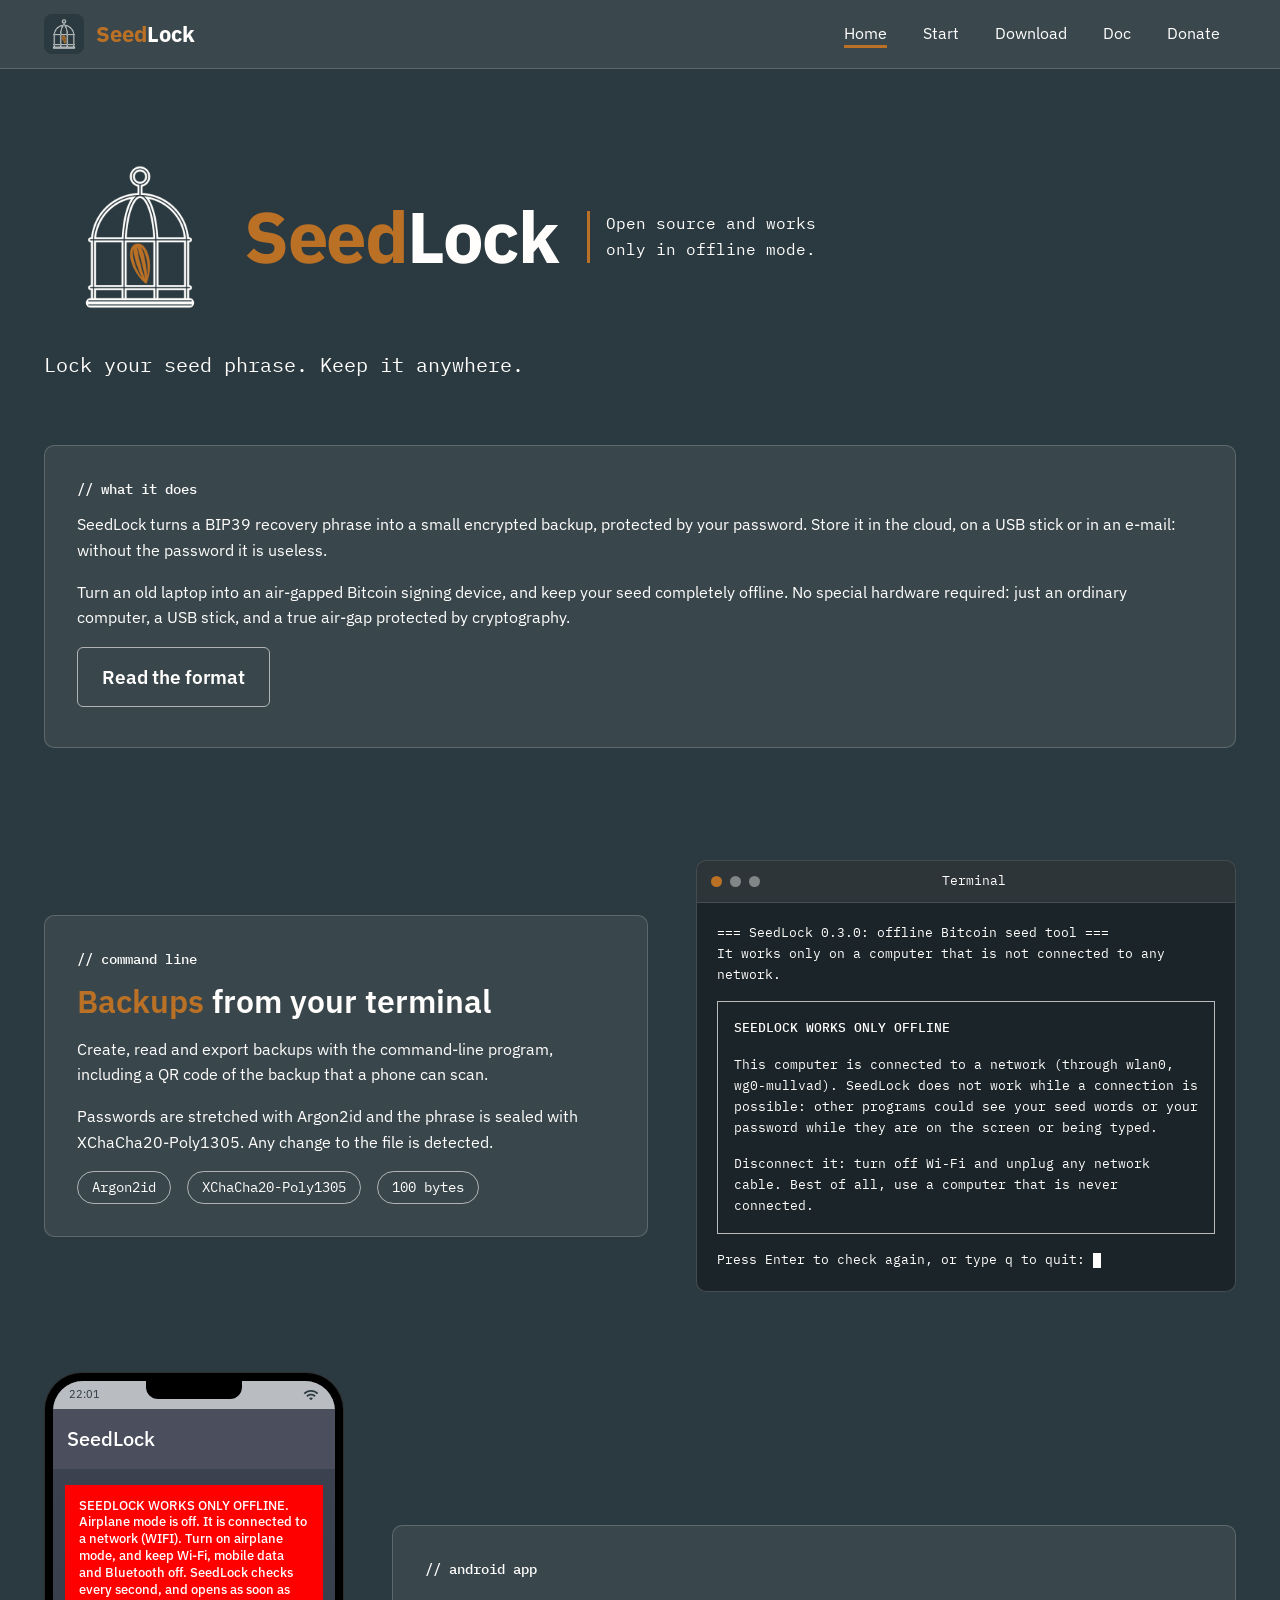
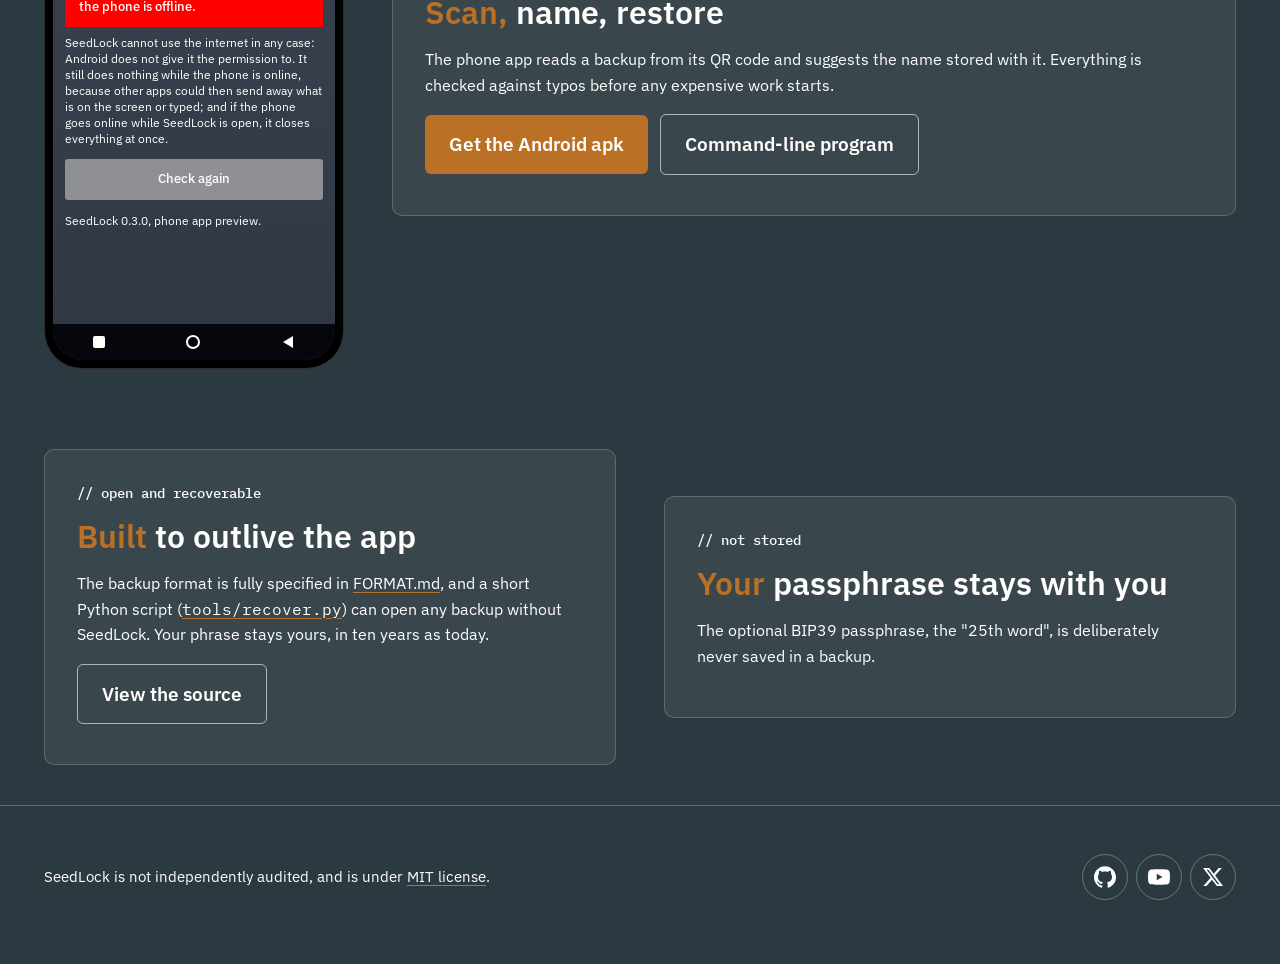
==== index.html @ 6db07bab "Add files via upload" ====
<!doctype html>
<html lang="en">
<head>
<meta charset="utf-8">
<meta name="viewport" content="width=device-width, initial-scale=1, viewport-fit=cover">
<title>SeedLock</title>
<meta name="description" content="Lock your seed phrase. Keep it anywhere. Open source, and works only in offline mode.">
<meta name="theme-color" content="#2b3a40">
<link rel="icon" href="assets/seedlock-icon.png" type="image/png">
<meta property="og:type" content="website">
<meta property="og:site_name" content="SeedLock">
<meta property="og:title" content="SeedLock">
<meta property="og:description" content="Lock your seed phrase. Keep it anywhere. Open source, and works only in offline mode.">
<meta property="og:url" content="https://seedlock.no/">
<meta property="og:image" content="https://seedlock.no/assets/seedlock-social-preview.png">
<meta name="twitter:card" content="summary_large_image">
<link rel="stylesheet" href="style.css">
</head>
<body>
<div class="page">
<header class="nav"><div class="wrap">
<a class="brand" href="index.html"><img src="assets/seedlock-icon.png" alt="" style="width:40px;height:40px;border-radius:8px"><span><b>Seed</b>Lock</span></a>
<nav class="menu" aria-label="Main">
<a class="on" href="index.html">Home</a><a href="start.html">Start</a><a href="download.html">Download</a><a href="doc.html">Doc</a><details class="don"><summary>Donate</summary><div class="pop">Soon</div></details>
</nav>
</div></header>

<main class="wrap" id="home">
<section class="row">
<div style="flex:0 1 auto;max-width:100%">
<div style="display:flex;flex-wrap:wrap;align-items:center;gap:8px;margin-bottom:16px">
<img src="assets/seedlock-icon.png" alt="SeedLock logo: a bird cage holding a seed" style="width:clamp(120px,15vw,200px);height:auto;flex:none">
<h1 style="margin:0;font-size:clamp(40px,5.6vw,76px);white-space:nowrap"><span class="accent">Seed</span>Lock</h1>
<p class="mono" style="flex:0 1 230px;min-width:170px;margin:0 0 0 20px;font-size:16px;color:#fffefc;border-left:3px solid #bb7125;padding-left:16px">Open source and works only in offline mode.</p>
</div>
<p class="lead mono" style="color:#fffefc">Lock your seed phrase. Keep it anywhere.</p>
</div>
<div class="card">
<span class="tag">// what it does</span>
<p>SeedLock turns a BIP39 recovery phrase into a small encrypted backup, protected by your password. Store it in the cloud, on a USB stick or in an e-mail: without the password it is useless.</p>
<p>Turn an old laptop into an air-gapped Bitcoin signing device, and keep your seed completely offline. No special hardware required: just an ordinary computer, a USB stick, and a true air-gap protected by cryptography.</p>
<a class="btn alt" href="https://github.com/Solo-in-Code/SeedLock/blob/main/README.md" target="_blank" rel="noopener noreferrer">Read the format</a>
</div>
</section>

<section class="row tight" id="doc">
<div class="card">
<span class="tag">// command line</span>
<h2><span class="accent">Backups</span> from your terminal</h2>
<p>Create, read and export backups with the command-line program, including a QR code of the backup that a phone can scan.</p>
<p>Passwords are stretched with Argon2id and the phrase is sealed with XChaCha20-Poly1305. Any change to the file is detected.</p>
<div class="facts"><span>Argon2id</span><span>XChaCha20-Poly1305</span><span>100 bytes</span></div>
</div>
<div style="background:#1b2428;border:1px solid rgba(255,254,252,.18);border-radius:10px;overflow:hidden;font-family:var(--font-mono);min-width:0">
<div style="display:flex;align-items:center;gap:8px;padding:10px 14px;background:rgba(255,254,252,.08);border-bottom:1px solid rgba(255,254,252,.12)">
<span style="width:11px;height:11px;border-radius:50%;background:#bb7125"></span><span style="width:11px;height:11px;border-radius:50%;background:rgba(255,254,252,.4)"></span><span style="width:11px;height:11px;border-radius:50%;background:rgba(255,254,252,.4)"></span>
<span style="flex:1;text-align:center;font-size:13px;color:#fffefc;margin-right:41px">Terminal</span>
</div>
<div style="padding:20px;font-size:13px;line-height:1.6;color:#fffefc">
<p style="margin:0 0 16px;color:#fffefc">=== SeedLock 0.3.0: offline Bitcoin seed tool ===<br>It works only on a computer that is not connected to any network.</p>
<div style="border:1px solid rgba(255,254,252,.7);padding:16px;margin-bottom:16px">
<p style="margin:0 0 16px;color:#fffefc;font-weight:500">SEEDLOCK WORKS ONLY OFFLINE</p>
<p style="margin:0 0 16px;color:#fffefc">This computer is connected to a network (through wlan0, wg0-mullvad). SeedLock does not work while a connection is possible: other programs could see your seed words or your password while they are on the screen or being typed.</p>
<p style="margin:0;color:#fffefc">Disconnect it: turn off Wi-Fi and unplug any network cable. Best of all, use a computer that is never connected.</p>
</div>
<p style="margin:0;color:#fffefc">Press Enter to check again, or type q to quit: <span style="display:inline-block;width:8px;height:15px;background:#fffefc;vertical-align:text-bottom"></span></p>
</div>
</div>
</section>

<section class="row tight" id="download">
<div style="width:100%;max-width:300px;margin:0 auto;background:#000;border-radius:38px;padding:8px;box-sizing:border-box;border:1px solid rgba(255,254,252,.18)">
<div style="position:relative;display:flex;flex-direction:column;aspect-ratio:9/18.5;border-radius:30px;overflow:hidden;background:linear-gradient(#3d4351,#2f3745);font-family:Roboto,var(--font-sans);color:#fff">
<div style="position:relative;display:flex;align-items:center;justify-content:space-between;height:28px;padding:0 16px;font-size:11px;color:#fffefc;background:#b9bcc0;color:#2b3a40">
<span>22:01</span>
<span style="position:absolute;left:50%;top:0;transform:translateX(-50%);width:96px;height:18px;background:#000;border-radius:0 0 12px 12px"></span>
<svg width="16" height="16" viewBox="0 0 24 24" fill="#2b3a40" aria-label="Wi-Fi"><path d="M1 9l2 2c4.97-4.97 13.03-4.97 18 0l2-2C16.93 2.93 7.08 2.93 1 9zm8 8l3 3 3-3c-1.65-1.66-4.34-1.66-6 0zm-4-4l2 2c2.76-2.76 7.24-2.76 10 0l2-2C15.14 9.14 8.87 9.14 5 13z"></path></svg>
</div>
<div style="background:#4b4f5d;padding:14px 14px;font-size:20px;font-weight:500">SeedLock</div>
<div style="padding:16px 12px 0">
<div style="background:#ff0000;padding:12px 14px;font-size:12.5px;font-weight:500;line-height:1.35;color:#fff">SEEDLOCK WORKS ONLY OFFLINE. Airplane mode is off. It is connected to a network (WIFI). Turn on airplane mode, and keep Wi-Fi, mobile data and Bluetooth off. SeedLock checks every second, and opens as soon as the phone is offline.</div>
<p style="margin:8px 0 12px;font-size:11.5px;line-height:1.4;color:#fff">SeedLock cannot use the internet in any case: Android does not give it the permission to. It still does nothing while the phone is online, because other apps could then send away what is on the screen or typed; and if the phone goes online while SeedLock is open, it closes everything at once.</p>
<div style="background:#8e9094;text-align:center;padding:10px;font-size:13px;font-weight:500;border-radius:3px;color:#fff">Check again</div>
<p style="margin:12px 0 0;font-size:11.5px;color:#fff">SeedLock 0.3.0, phone app preview.</p>
</div>
<div style="flex:1"></div>
<div style="display:flex;align-items:center;justify-content:space-around;height:36px;background:#05070d">
<span style="width:12px;height:12px;background:#fffefc;border-radius:2px"></span>
<span style="width:14px;height:14px;border:2px solid #fffefc;border-radius:50%;box-sizing:border-box"></span>
<svg width="14" height="14" viewBox="0 0 14 14" aria-hidden="true"><path d="M12 1 2 7l10 6z" fill="#fffefc"></path></svg>
</div>
</div>
</div>
<div class="card">
<span class="tag">// android app</span>
<h2><span class="accent">Scan,</span> name, restore</h2>
<p>The phone app reads a backup from its QR code and suggests the name stored with it. Everything is checked against typos before any expensive work starts.</p>
<a class="btn" href="https://github.com/Solo-in-Code/SeedLock/releases" target="_blank" rel="noopener noreferrer">Get the Android apk</a><a class="btn alt" href="https://github.com/Solo-in-Code/SeedLock/releases" target="_blank" rel="noopener noreferrer">Command-line program</a>
</div>
</section>

<section class="row tight" id="donate">
<div class="card">
<span class="tag">// open and recoverable</span>
<h2><span class="accent">Built</span> to outlive the app</h2>
<p>The backup format is fully specified in <a href="https://github.com/Solo-in-Code/SeedLock/blob/main/docs/FORMAT.md" target="_blank" rel="noopener noreferrer" style="color:#fffefc;text-decoration:underline;text-decoration-color:#bb7125;text-underline-offset:3px">FORMAT.md</a>, and a short Python script (<a class="mono" href="https://github.com/Solo-in-Code/SeedLock/blob/main/tools/recover.py" target="_blank" rel="noopener noreferrer" style="color:#fffefc;text-decoration:underline;text-decoration-color:#bb7125;text-underline-offset:3px">tools/recover.py</a>) can open any backup without SeedLock. Your phrase stays yours, in ten years as today.</p>
<a class="btn alt" href="https://github.com/Solo-in-Code/SeedLock/tree/main" target="_blank" rel="noopener noreferrer">View the source</a>
</div>
<div class="card">
<span class="tag">// not stored</span>
<h2><span class="accent">Your</span> passphrase stays with you</h2>
<p>The optional BIP39 passphrase, the "25th word", is deliberately never saved in a backup.</p>
</div>
</section>
</main>

<footer class="small" id="source"><div class="wrap" style="display:flex;flex-wrap:wrap;align-items:center;justify-content:space-between;gap:24px">
<p style="margin:0;font-size:15px;color:#fffefc">SeedLock is not independently audited, and is under <a href="https://github.com/Solo-in-Code/SeedLock/blob/main/LICENSE" target="_blank" rel="noopener noreferrer" style="color:#fffefc;text-decoration:underline;text-decoration-color:#bb7125;text-underline-offset:3px">MIT license</a>.</p>
<div style="display:flex;gap:8px">
<a href="https://github.com/Solo-in-Code/SeedLock" target="_blank" rel="noopener noreferrer" aria-label="GitHub" style="display:flex;align-items:center;justify-content:center;width:44px;height:44px;color:#fffefc;border:1px solid rgba(255,254,252,.3);border-radius:50%"><svg width="22" height="22" viewBox="0 0 24 24" fill="currentColor" aria-hidden="true"><path d="M12 .297c-6.63 0-12 5.373-12 12 0 5.303 3.438 9.8 8.205 11.385.6.113.82-.258.82-.577 0-.285-.01-1.04-.015-2.04-3.338.724-4.042-1.61-4.042-1.61C4.422 18.07 3.633 17.7 3.633 17.7c-1.087-.744.084-.729.084-.729 1.205.084 1.838 1.236 1.838 1.236 1.07 1.835 2.809 1.305 3.495.998.108-.776.417-1.305.76-1.605-2.665-.3-5.466-1.332-5.466-5.93 0-1.31.465-2.38 1.235-3.22-.135-.303-.54-1.523.105-3.176 0 0 1.005-.322 3.3 1.23.96-.267 1.98-.399 3-.405 1.02.006 2.04.138 3 .405 2.28-1.552 3.285-1.23 3.285-1.23.645 1.653.24 2.873.12 3.176.765.84 1.23 1.91 1.23 3.22 0 4.61-2.805 5.625-5.475 5.92.42.36.81 1.096.81 2.22 0 1.606-.015 2.896-.015 3.286 0 .315.21.69.825.57C20.565 22.092 24 17.592 24 12.297c0-6.627-5.373-12-12-12"></path></svg></a>
<a href="https://www.youtube.com/@seedlock-channel" target="_blank" rel="noopener noreferrer" aria-label="YouTube" style="display:flex;align-items:center;justify-content:center;width:44px;height:44px;color:#fffefc;border:1px solid rgba(255,254,252,.3);border-radius:50%"><svg width="22" height="22" viewBox="0 0 24 24" fill="currentColor" aria-hidden="true"><path d="M23.498 6.186a3.016 3.016 0 0 0-2.122-2.136C19.505 3.545 12 3.545 12 3.545s-7.505 0-9.377.505A3.017 3.017 0 0 0 .502 6.186C0 8.07 0 12 0 12s0 3.93.502 5.814a3.016 3.016 0 0 0 2.122 2.136c1.871.505 9.376.505 9.376.505s7.505 0 9.377-.505a3.015 3.015 0 0 0 2.122-2.136C24 15.93 24 12 24 12s0-3.93-.502-5.814zM9.545 15.568V8.432L15.818 12l-6.273 3.568z"></path></svg></a>
<a href="https://x.com/Seedlock_" target="_blank" rel="noopener noreferrer" aria-label="X (formerly Twitter)" style="display:flex;align-items:center;justify-content:center;width:44px;height:44px;color:#fffefc;border:1px solid rgba(255,254,252,.3);border-radius:50%"><svg width="20" height="20" viewBox="0 0 24 24" fill="currentColor" aria-hidden="true"><path d="M18.901 1.153h3.68l-8.04 9.19L24 22.846h-7.406l-5.8-7.584-6.638 7.584H.474l8.6-9.83L0 1.154h7.594l5.243 6.932ZM17.61 20.644h2.039L6.486 3.24H4.298Z"></path></svg></a>
</div>
</div></footer>
</div>

</body>
</html>
---- style.css ----
@font-face{font-family:"IBM Plex Sans";font-weight:400;font-style:normal;font-display:swap;src:url(assets/fonts/ibm-plex-sans-latin-400-normal.woff2) format("woff2")}
@font-face{font-family:"IBM Plex Sans";font-weight:500;font-style:normal;font-display:swap;src:url(assets/fonts/ibm-plex-sans-latin-500-normal.woff2) format("woff2")}
@font-face{font-family:"IBM Plex Sans";font-weight:600;font-style:normal;font-display:swap;src:url(assets/fonts/ibm-plex-sans-latin-600-normal.woff2) format("woff2")}
@font-face{font-family:"IBM Plex Sans";font-weight:700;font-style:normal;font-display:swap;src:url(assets/fonts/ibm-plex-sans-latin-700-normal.woff2) format("woff2")}
@font-face{font-family:"IBM Plex Mono";font-weight:400;font-style:normal;font-display:swap;src:url(assets/fonts/ibm-plex-mono-latin-400-normal.woff2) format("woff2")}
@font-face{font-family:"IBM Plex Mono";font-weight:500;font-style:normal;font-display:swap;src:url(assets/fonts/ibm-plex-mono-latin-500-normal.woff2) format("woff2")}
html{scroll-behavior:smooth}

body{margin:0}
.page{--font-sans:"IBM Plex Sans","Helvetica Neue",Arial,sans-serif;--font-mono:"IBM Plex Mono","SFMono-Regular",Consolas,monospace;background:#2b3a40;color:#e9eef0;font-family:var(--font-sans);line-height:1.6;min-height:100vh}
.wrap{max-width:1120px;margin:0 auto;padding:0 24px;box-sizing:border-box}
.nav{border-bottom:1px solid #46595f;background:#35464d}
.nav .wrap{display:flex;flex-wrap:wrap;align-items:center;justify-content:space-between;gap:12px;min-height:68px}
.brand{display:flex;align-items:center;gap:12px;font-weight:700;font-size:22px;color:#fff;text-decoration:none}
.brand b{color:#e3a04f}
.menu{display:flex;flex-wrap:wrap;gap:4px}
.menu a{color:#e9eef0;text-decoration:none;padding:12px 16px;min-height:20px;border-radius:6px;font-size:16px}
.menu a:hover{background:#46595f}
.menu a.on{color:#e3a04f}
.row{display:flex;flex-wrap:wrap;align-items:center;gap:48px;padding:72px 0}
.row>*{flex:1 1 380px;min-width:0}
.row.tight{padding:40px 0}
h1{font-size:56px;line-height:1.08;margin:0 0 16px;font-weight:700;letter-spacing:-0.02em}
h2{font-size:32px;line-height:1.2;margin:0 0 16px;font-weight:600}
p{margin:0 0 16px;color:#d3dcdf}
.accent{color:#e3a04f}
.lead{font-size:20px}
.card{background:#35464d;border:1px solid #46595f;border-radius:10px;padding:32px}
.mono{font-family:var(--font-mono)}
.tag{font-family:var(--font-mono);font-size:14px;color:#e3a04f;margin-bottom:12px;display:block}
.btn{display:inline-block;background:#e3a04f;color:#1f2a2e;font-weight:600;text-decoration:none;padding:14px 24px;border-radius:6px;margin-right:12px;margin-bottom:8px}
.btn.alt{background:transparent;color:#e9eef0;border:1px solid #6b7f86}
.shot{background:#1b2428;border:1px solid #46595f;border-radius:10px;aspect-ratio:16/10;display:flex;align-items:center;justify-content:center;text-align:center;color:#aab8bd;font-family:var(--font-mono);font-size:14px;padding:24px}
.shot.phone{aspect-ratio:9/16;max-width:300px;width:100%;margin:0 auto;border-radius:28px}
.facts{display:flex;flex-wrap:wrap;gap:16px;margin-top:8px}
.facts span{font-family:var(--font-mono);font-size:14px;border:1px solid #6b7f86;border-radius:999px;padding:4px 14px}
.small{border-top:1px solid #46595f;padding:48px 0 64px}
.small .box{max-width:640px;margin:0 auto;text-align:center;font-size:15px;color:#aab8bd}
.page{background:#2b3a40;color:#fffefc}
.nav{background:rgba(255,254,252,.07);border-bottom-color:rgba(255,254,252,.18)}
.brand{color:#fffefc}.brand b{color:#bb7125}
.menu a{color:#fffefc}.menu a:hover{background:rgba(255,254,252,.12)}
.menu a.on{color:#fffefc;text-decoration:underline;text-decoration-color:#bb7125;text-decoration-thickness:3px;text-underline-offset:6px}
p{color:#fffefc}
.accent{color:#bb7125}
.card{background:rgba(255,254,252,.07);border-color:rgba(255,254,252,.18)}
.tag{color:#fffefc;font-weight:500}
.btn{background:#bb7125;color:#fffefc;font-size:19px}
.btn.alt{background:transparent;color:#fffefc;border-color:rgba(255,254,252,.6)}
.shot{background:rgba(0,0,0,.22);border-color:rgba(255,254,252,.18);color:#fffefc}
.facts span{border-color:rgba(255,254,252,.6)}
.small{border-top-color:rgba(255,254,252,.25)}
.small .box{color:#fffefc}
.wrap{max-width:1240px}
.don{position:relative}
.don>summary{list-style:none;cursor:pointer;color:#fffefc;padding:12px 16px;border-radius:6px;font-size:16px}
.don>summary::-webkit-details-marker{display:none}
.don>summary:hover,.don[open]>summary{background:rgba(255,254,252,.12)}
.don .pop{position:absolute;right:0;top:100%;margin-top:6px;background:#2b3a40;border:1px solid #bb7125;border-radius:8px;padding:10px 20px;font-family:var(--font-mono);font-size:14px;color:#fffefc;white-space:nowrap;z-index:5}
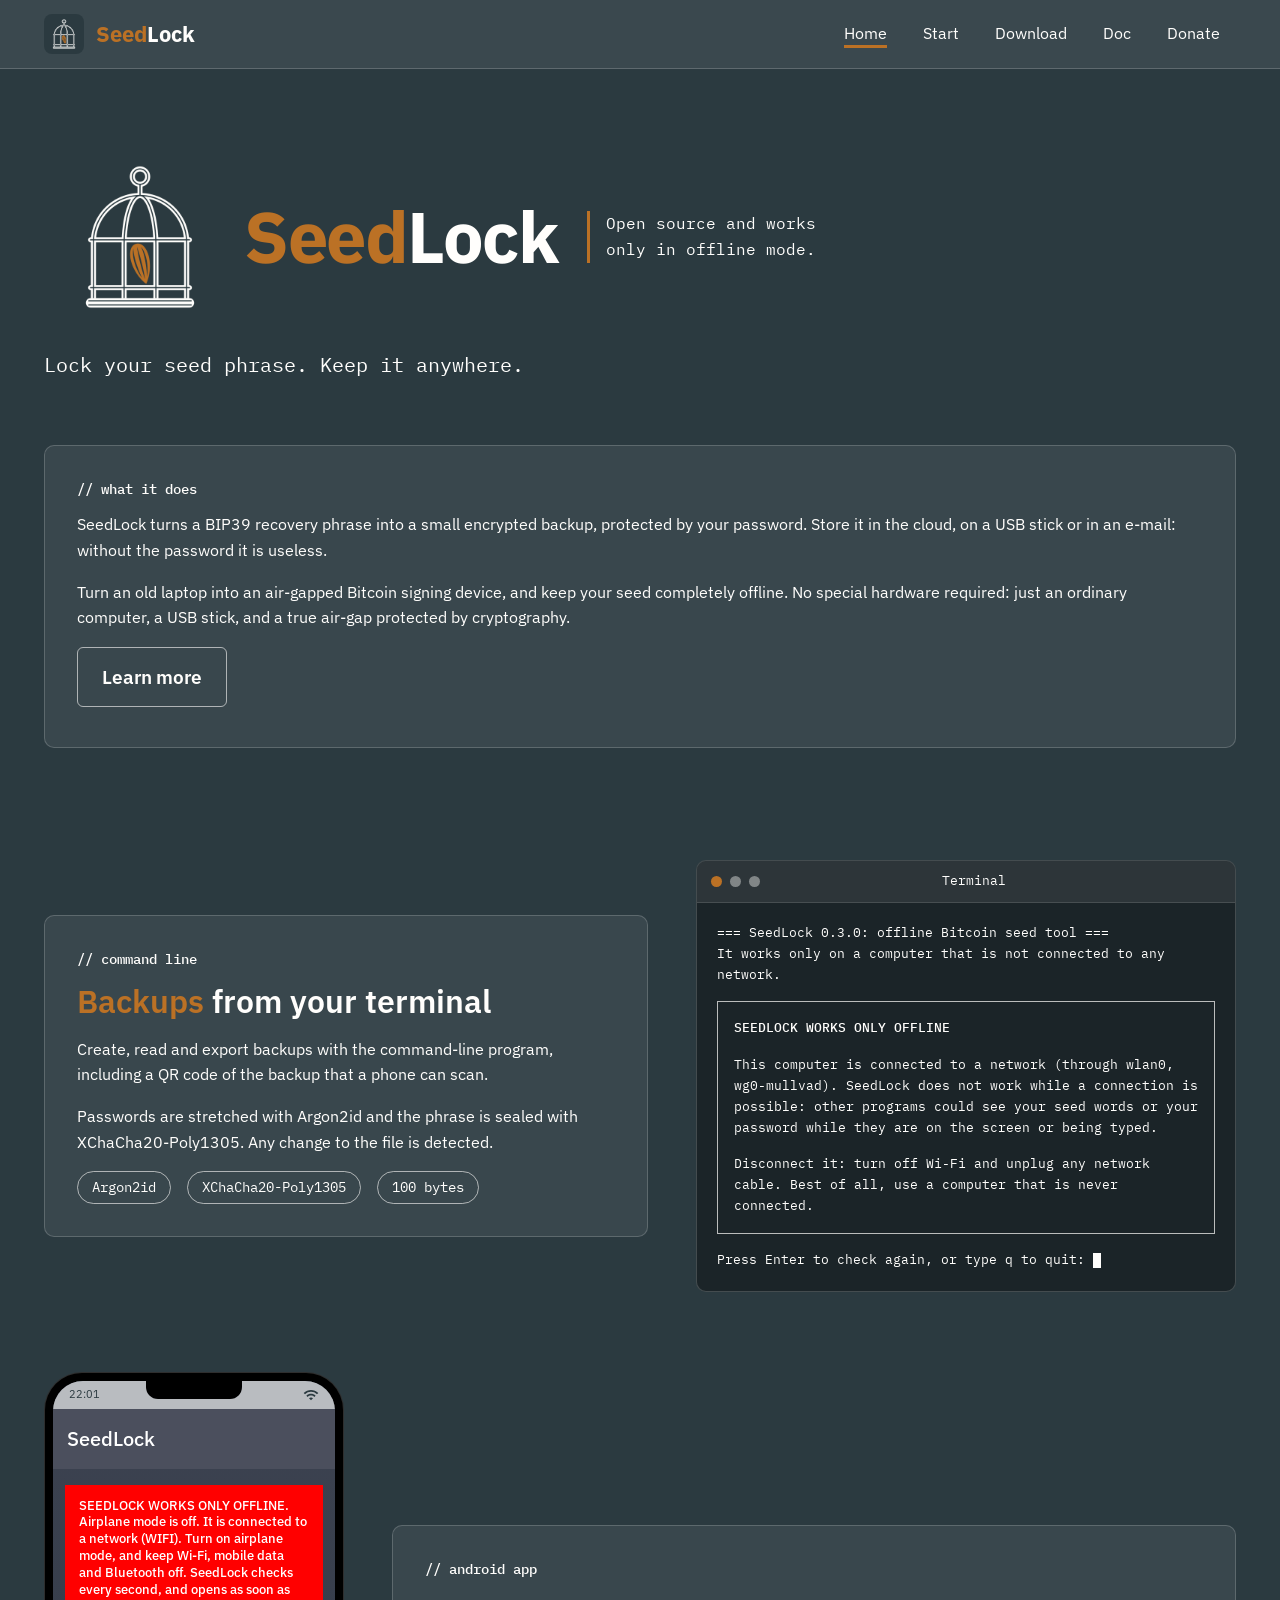
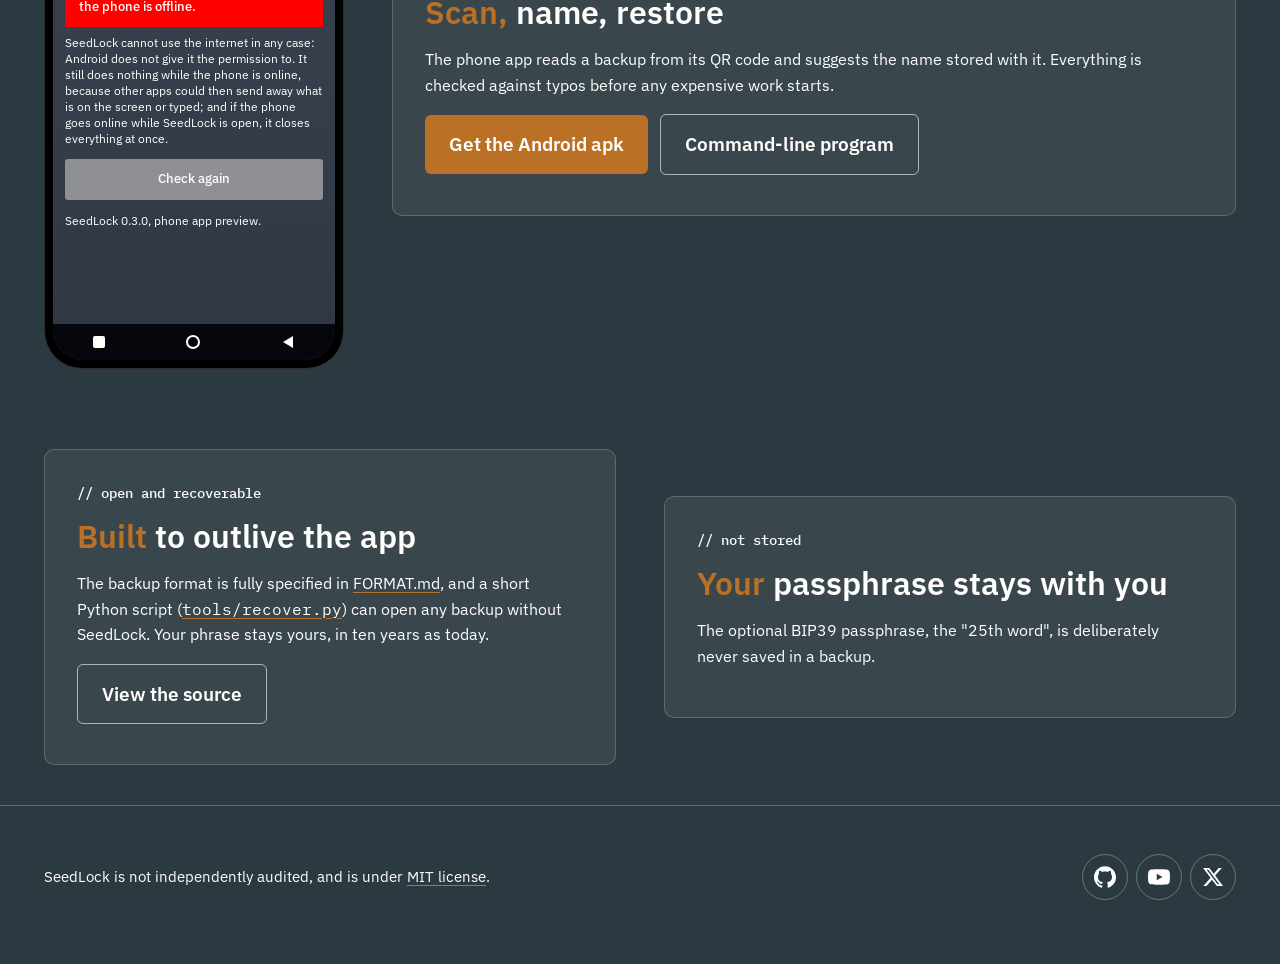
==== commit ed8e1d9e: "Add files via upload" ====
--- a/index.html
+++ b/index.html
@@ -39,7 +39,7 @@
 <span class="tag">// what it does</span>
 <p>SeedLock turns a BIP39 recovery phrase into a small encrypted backup, protected by your password. Store it in the cloud, on a USB stick or in an e-mail: without the password it is useless.</p>
 <p>Turn an old laptop into an air-gapped Bitcoin signing device, and keep your seed completely offline. No special hardware required: just an ordinary computer, a USB stick, and a true air-gap protected by cryptography.</p>
-<a class="btn alt" href="https://github.com/Solo-in-Code/SeedLock/blob/main/README.md" target="_blank" rel="noopener noreferrer">Read the format</a>
+<a class="btn alt" href="https://github.com/Solo-in-Code/SeedLock/blob/main/README.md" target="_blank" rel="noopener noreferrer">Learn more</a>
 </div>
 </section>
 
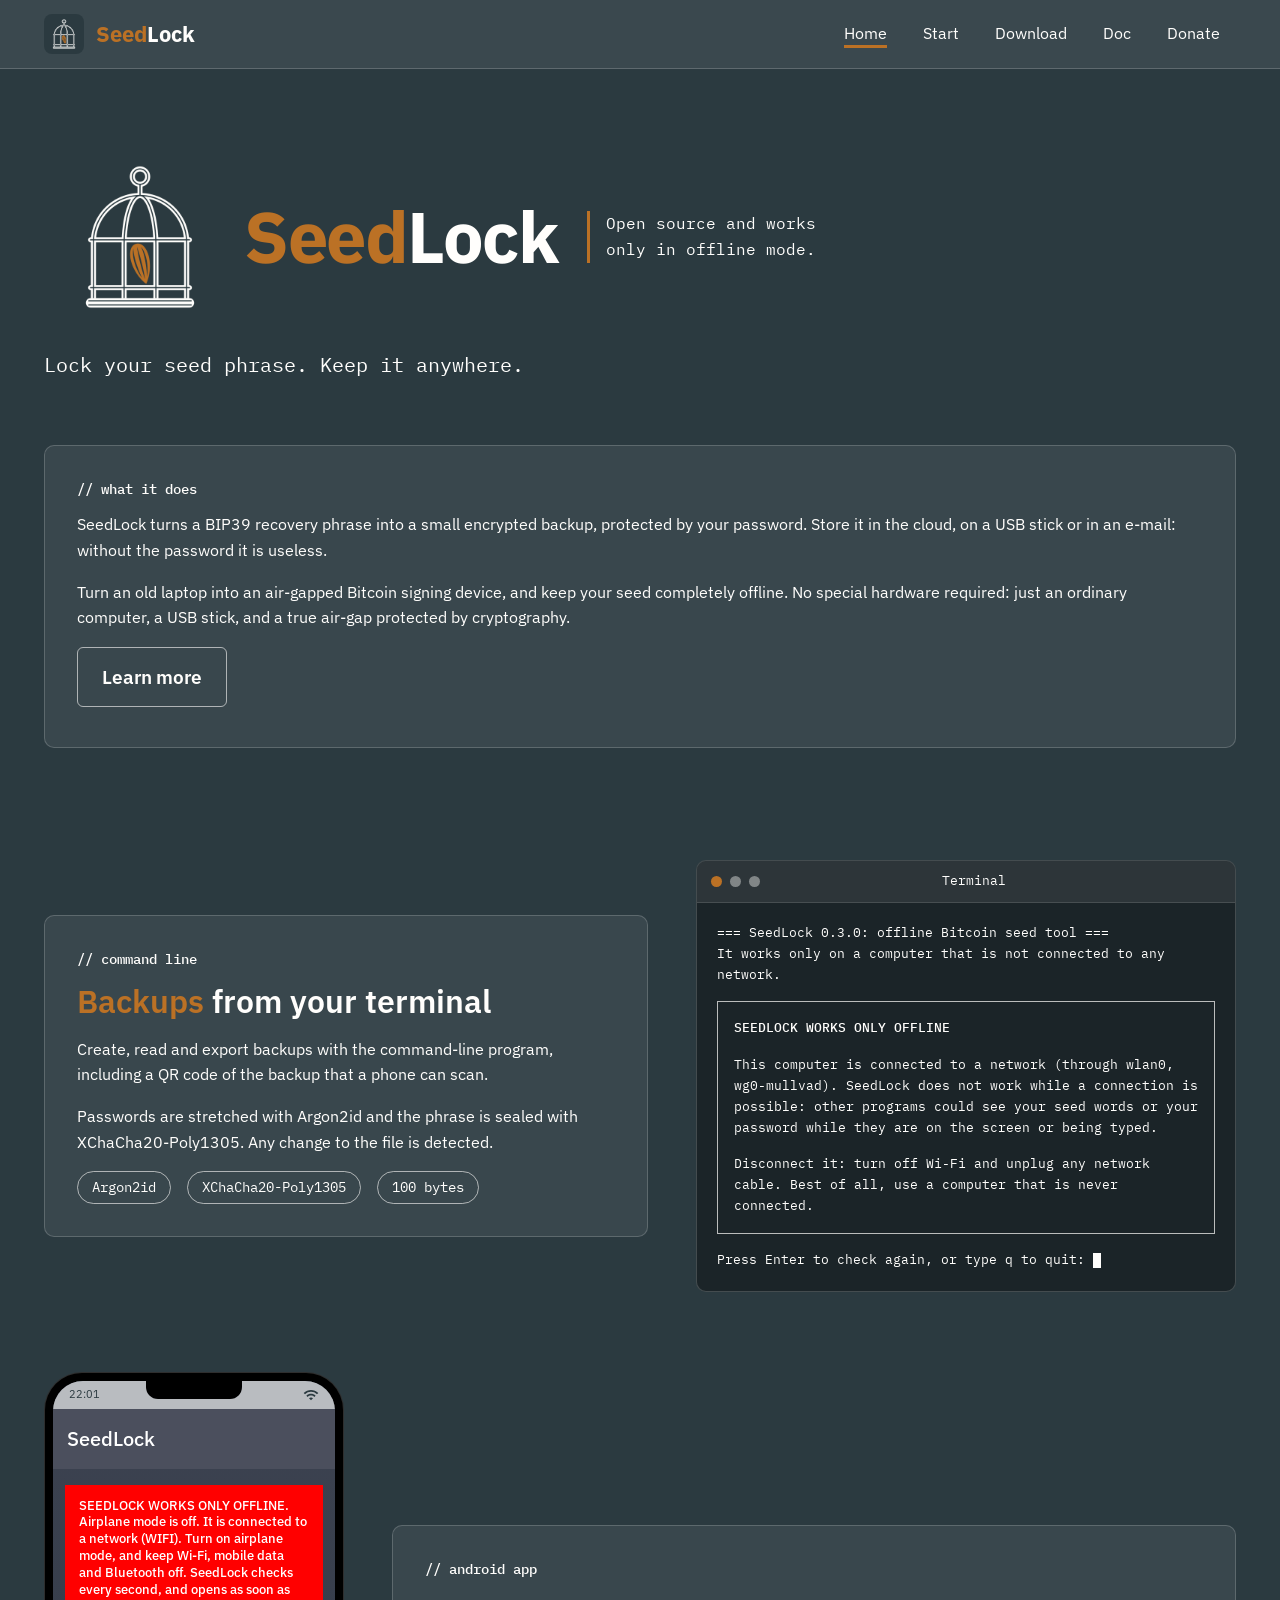
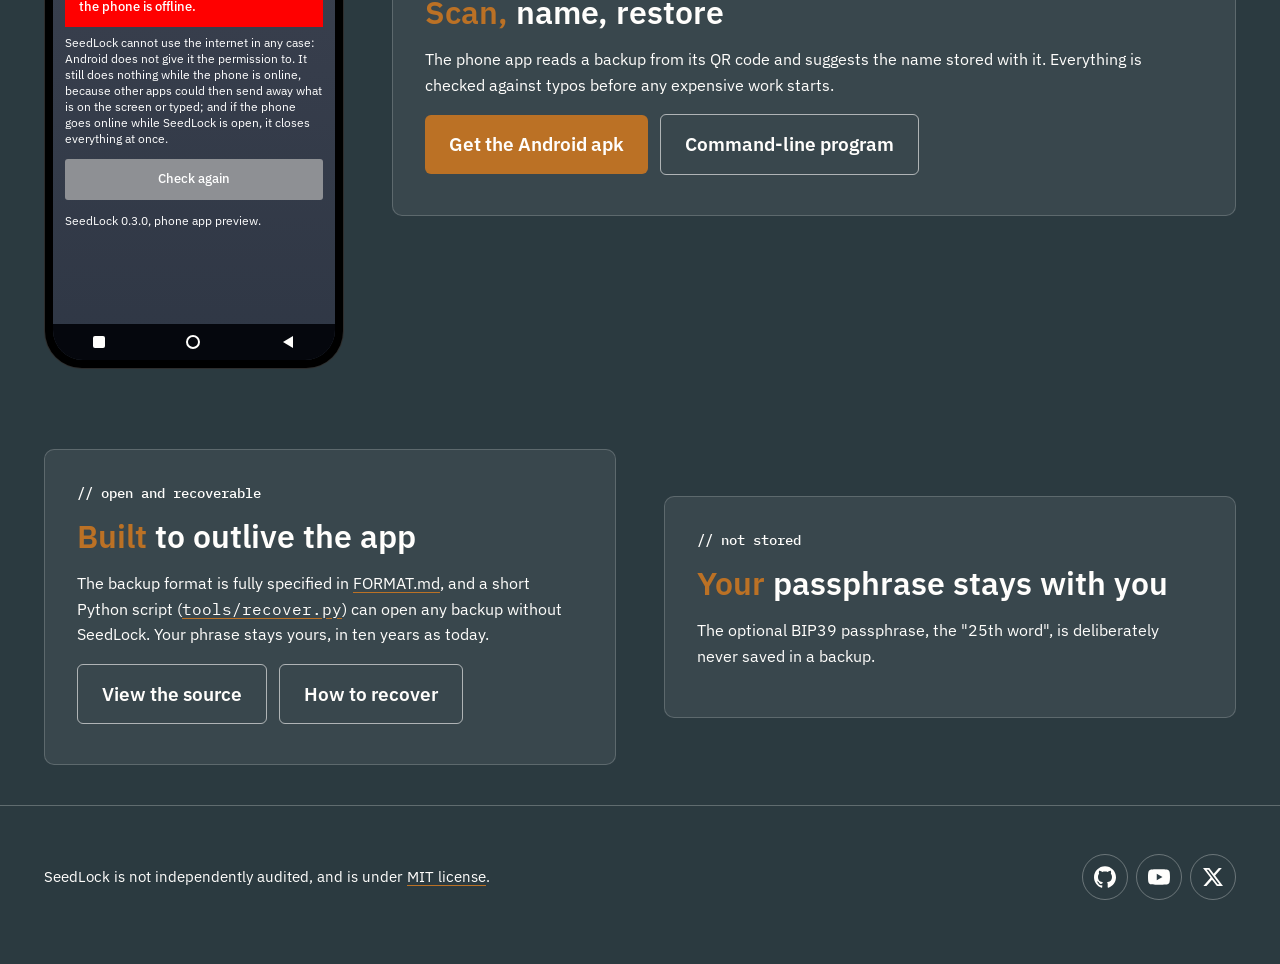
==== commit acece06a: "Add files via upload" ====
--- a/index.html
+++ b/index.html
@@ -21,7 +21,7 @@
 <header class="nav"><div class="wrap">
 <a class="brand" href="index.html"><img src="assets/seedlock-icon.png" alt="" style="width:40px;height:40px;border-radius:8px"><span><b>Seed</b>Lock</span></a>
 <nav class="menu" aria-label="Main">
-<a class="on" href="index.html">Home</a><a href="start.html">Start</a><a href="download.html">Download</a><a href="doc.html">Doc</a><details class="don"><summary>Donate</summary><div class="pop">Soon</div></details>
+<a class="on" href="index.html">Home</a><a href="start.html">Start</a><a href="download.html">Download</a><a href="doc.html">Doc</a><a href="donate.html">Donate</a>
 </nav>
 </div></header>
 
@@ -104,7 +104,7 @@
 <span class="tag">// open and recoverable</span>
 <h2><span class="accent">Built</span> to outlive the app</h2>
 <p>The backup format is fully specified in <a href="https://github.com/Solo-in-Code/SeedLock/blob/main/docs/FORMAT.md" target="_blank" rel="noopener noreferrer" style="color:#fffefc;text-decoration:underline;text-decoration-color:#bb7125;text-underline-offset:3px">FORMAT.md</a>, and a short Python script (<a class="mono" href="https://github.com/Solo-in-Code/SeedLock/blob/main/tools/recover.py" target="_blank" rel="noopener noreferrer" style="color:#fffefc;text-decoration:underline;text-decoration-color:#bb7125;text-underline-offset:3px">tools/recover.py</a>) can open any backup without SeedLock. Your phrase stays yours, in ten years as today.</p>
-<a class="btn alt" href="https://github.com/Solo-in-Code/SeedLock/tree/main" target="_blank" rel="noopener noreferrer">View the source</a>
+<a class="btn alt" href="https://github.com/Solo-in-Code/SeedLock/tree/main" target="_blank" rel="noopener noreferrer">View the source</a><a class="btn alt" href="recover.html">How to recover</a>
 </div>
 <div class="card">
 <span class="tag">// not stored</span>
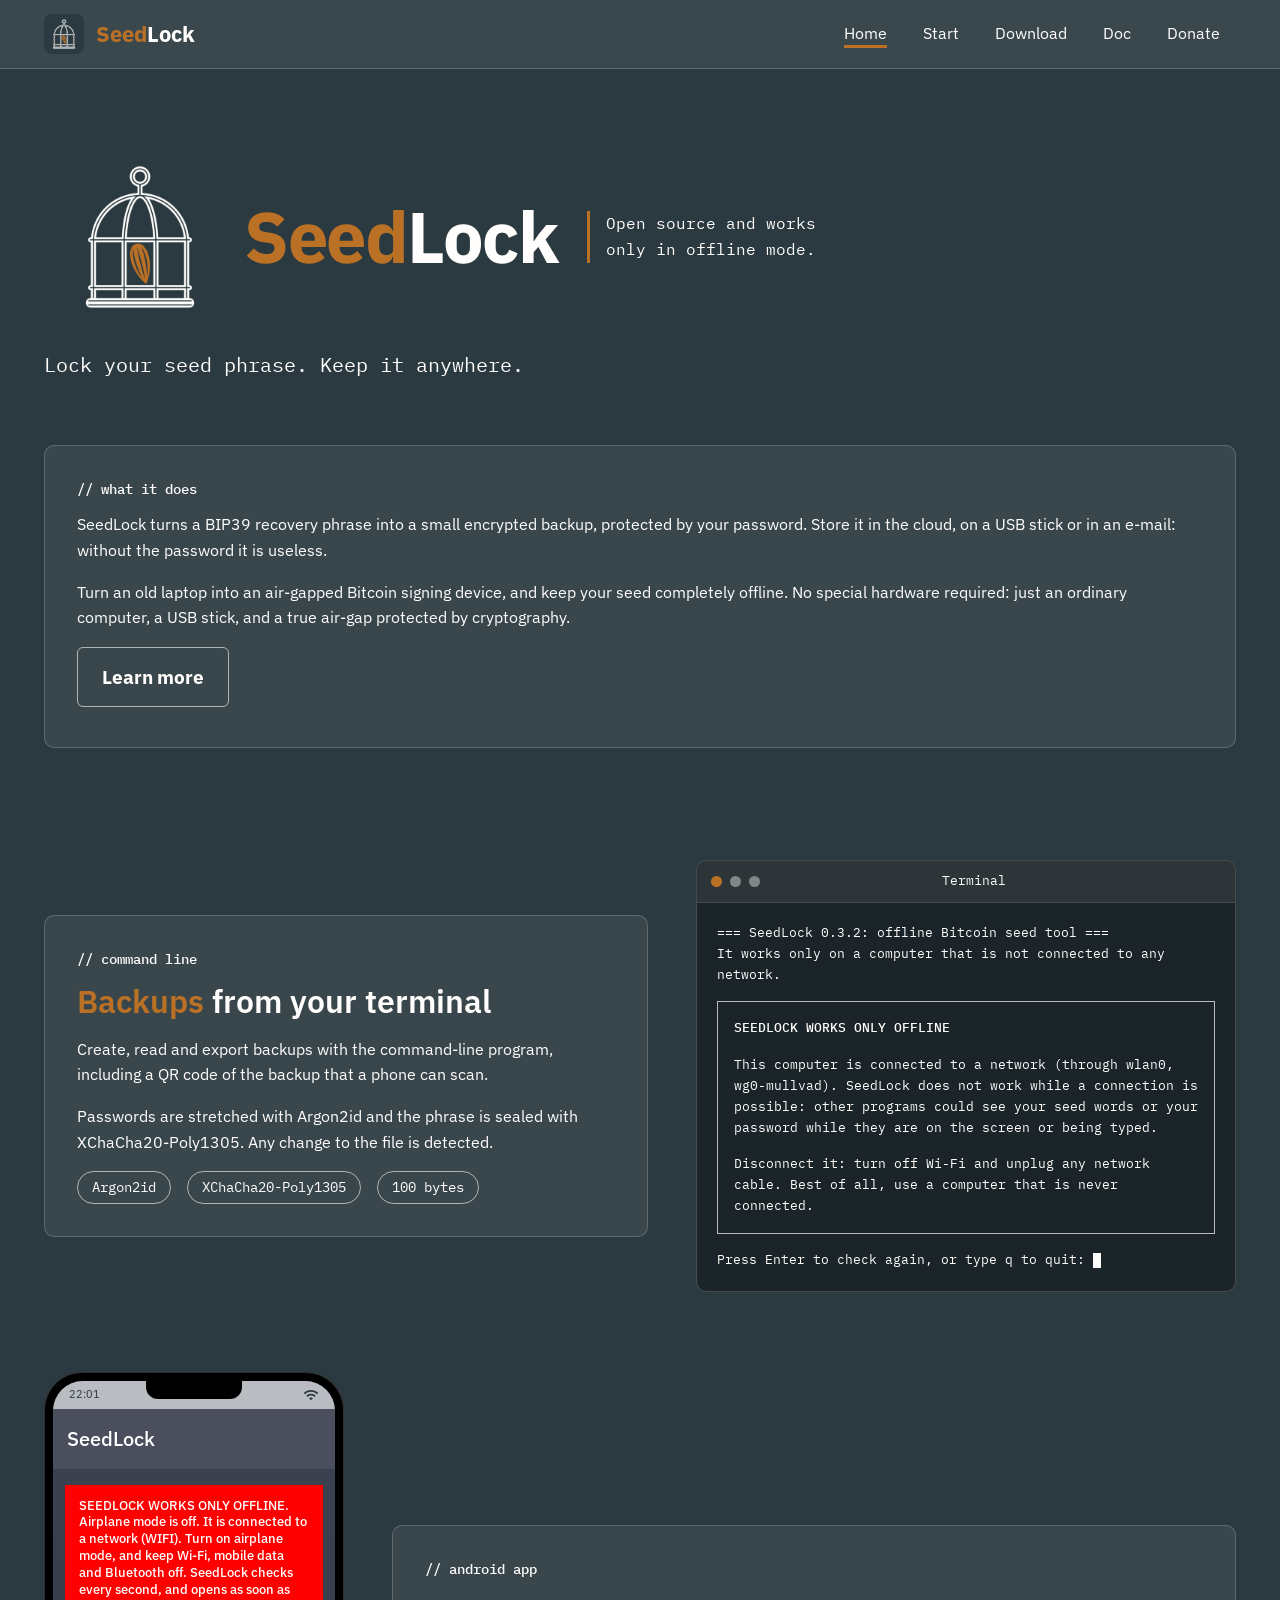
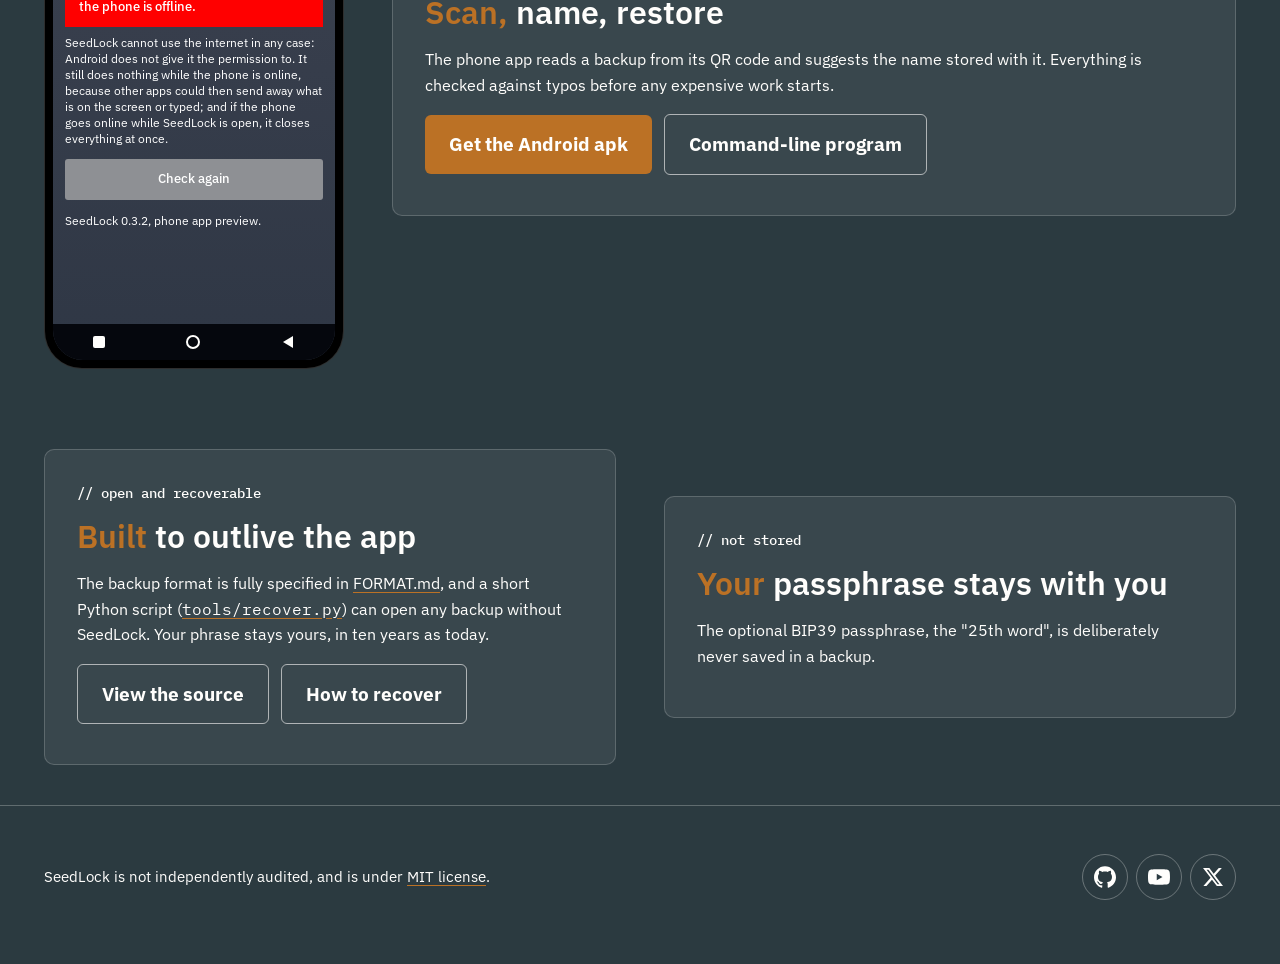
==== commit f32eee0d: "Add files via upload" ====
--- a/index.html
+++ b/index.html
@@ -6,7 +6,10 @@
 <title>SeedLock</title>
 <meta name="description" content="Lock your seed phrase. Keep it anywhere. Open source, and works only in offline mode.">
 <meta name="theme-color" content="#2b3a40">
-<link rel="icon" href="assets/seedlock-icon.png" type="image/png">
+<link rel="icon" href="/favicon.ico" sizes="48x48">
+<link rel="icon" type="image/png" href="/assets/favicon-48.png" sizes="48x48">
+<link rel="icon" type="image/png" href="/assets/favicon-192.png" sizes="192x192">
+<link rel="apple-touch-icon" href="/assets/apple-touch-icon.png">
 <meta property="og:type" content="website">
 <meta property="og:site_name" content="SeedLock">
 <meta property="og:title" content="SeedLock">
@@ -14,6 +17,7 @@
 <meta property="og:url" content="https://seedlock.no/">
 <meta property="og:image" content="https://seedlock.no/assets/seedlock-social-preview.png">
 <meta name="twitter:card" content="summary_large_image">
+<link rel="canonical" href="https://seedlock.no/">
 <link rel="stylesheet" href="style.css">
 </head>
 <body>
@@ -57,7 +61,7 @@
 <span style="flex:1;text-align:center;font-size:13px;color:#fffefc;margin-right:41px">Terminal</span>
 </div>
 <div style="padding:20px;font-size:13px;line-height:1.6;color:#fffefc">
-<p style="margin:0 0 16px;color:#fffefc">=== SeedLock 0.3.0: offline Bitcoin seed tool ===<br>It works only on a computer that is not connected to any network.</p>
+<p style="margin:0 0 16px;color:#fffefc">=== SeedLock 0.3.2: offline Bitcoin seed tool ===<br>It works only on a computer that is not connected to any network.</p>
 <div style="border:1px solid rgba(255,254,252,.7);padding:16px;margin-bottom:16px">
 <p style="margin:0 0 16px;color:#fffefc;font-weight:500">SEEDLOCK WORKS ONLY OFFLINE</p>
 <p style="margin:0 0 16px;color:#fffefc">This computer is connected to a network (through wlan0, wg0-mullvad). SeedLock does not work while a connection is possible: other programs could see your seed words or your password while they are on the screen or being typed.</p>
@@ -81,7 +85,7 @@
 <div style="background:#ff0000;padding:12px 14px;font-size:12.5px;font-weight:500;line-height:1.35;color:#fff">SEEDLOCK WORKS ONLY OFFLINE. Airplane mode is off. It is connected to a network (WIFI). Turn on airplane mode, and keep Wi-Fi, mobile data and Bluetooth off. SeedLock checks every second, and opens as soon as the phone is offline.</div>
 <p style="margin:8px 0 12px;font-size:11.5px;line-height:1.4;color:#fff">SeedLock cannot use the internet in any case: Android does not give it the permission to. It still does nothing while the phone is online, because other apps could then send away what is on the screen or typed; and if the phone goes online while SeedLock is open, it closes everything at once.</p>
 <div style="background:#8e9094;text-align:center;padding:10px;font-size:13px;font-weight:500;border-radius:3px;color:#fff">Check again</div>
-<p style="margin:12px 0 0;font-size:11.5px;color:#fff">SeedLock 0.3.0, phone app preview.</p>
+<p style="margin:12px 0 0;font-size:11.5px;color:#fff">SeedLock 0.3.2, phone app preview.</p>
 </div>
 <div style="flex:1"></div>
 <div style="display:flex;align-items:center;justify-content:space-around;height:36px;background:#05070d">
--- a/style.css
+++ b/style.css
@@ -57,3 +57,9 @@
 .don>summary::-webkit-details-marker{display:none}
 .don>summary:hover,.don[open]>summary{background:rgba(255,254,252,.12)}
 .don .pop{position:absolute;right:0;top:100%;margin-top:6px;background:#2b3a40;border:1px solid #bb7125;border-radius:8px;padding:10px 20px;font-family:var(--font-mono);font-size:14px;color:#fffefc;white-space:nowrap;z-index:5}
+.dd>summary{list-style:none;cursor:pointer;display:flex;align-items:center;justify-content:space-between;gap:16px}
+.dd>summary::-webkit-details-marker{display:none}
+.dd .chev{transition:transform .2s}
+.dd[open] .chev{transform:rotate(180deg)}
+.btn{font-weight:700}
+@media (max-width:480px){.menu{gap:0}.menu a,.don>summary{padding:12px 9px;font-size:15px}.nav .wrap{padding-left:16px;padding-right:16px}}
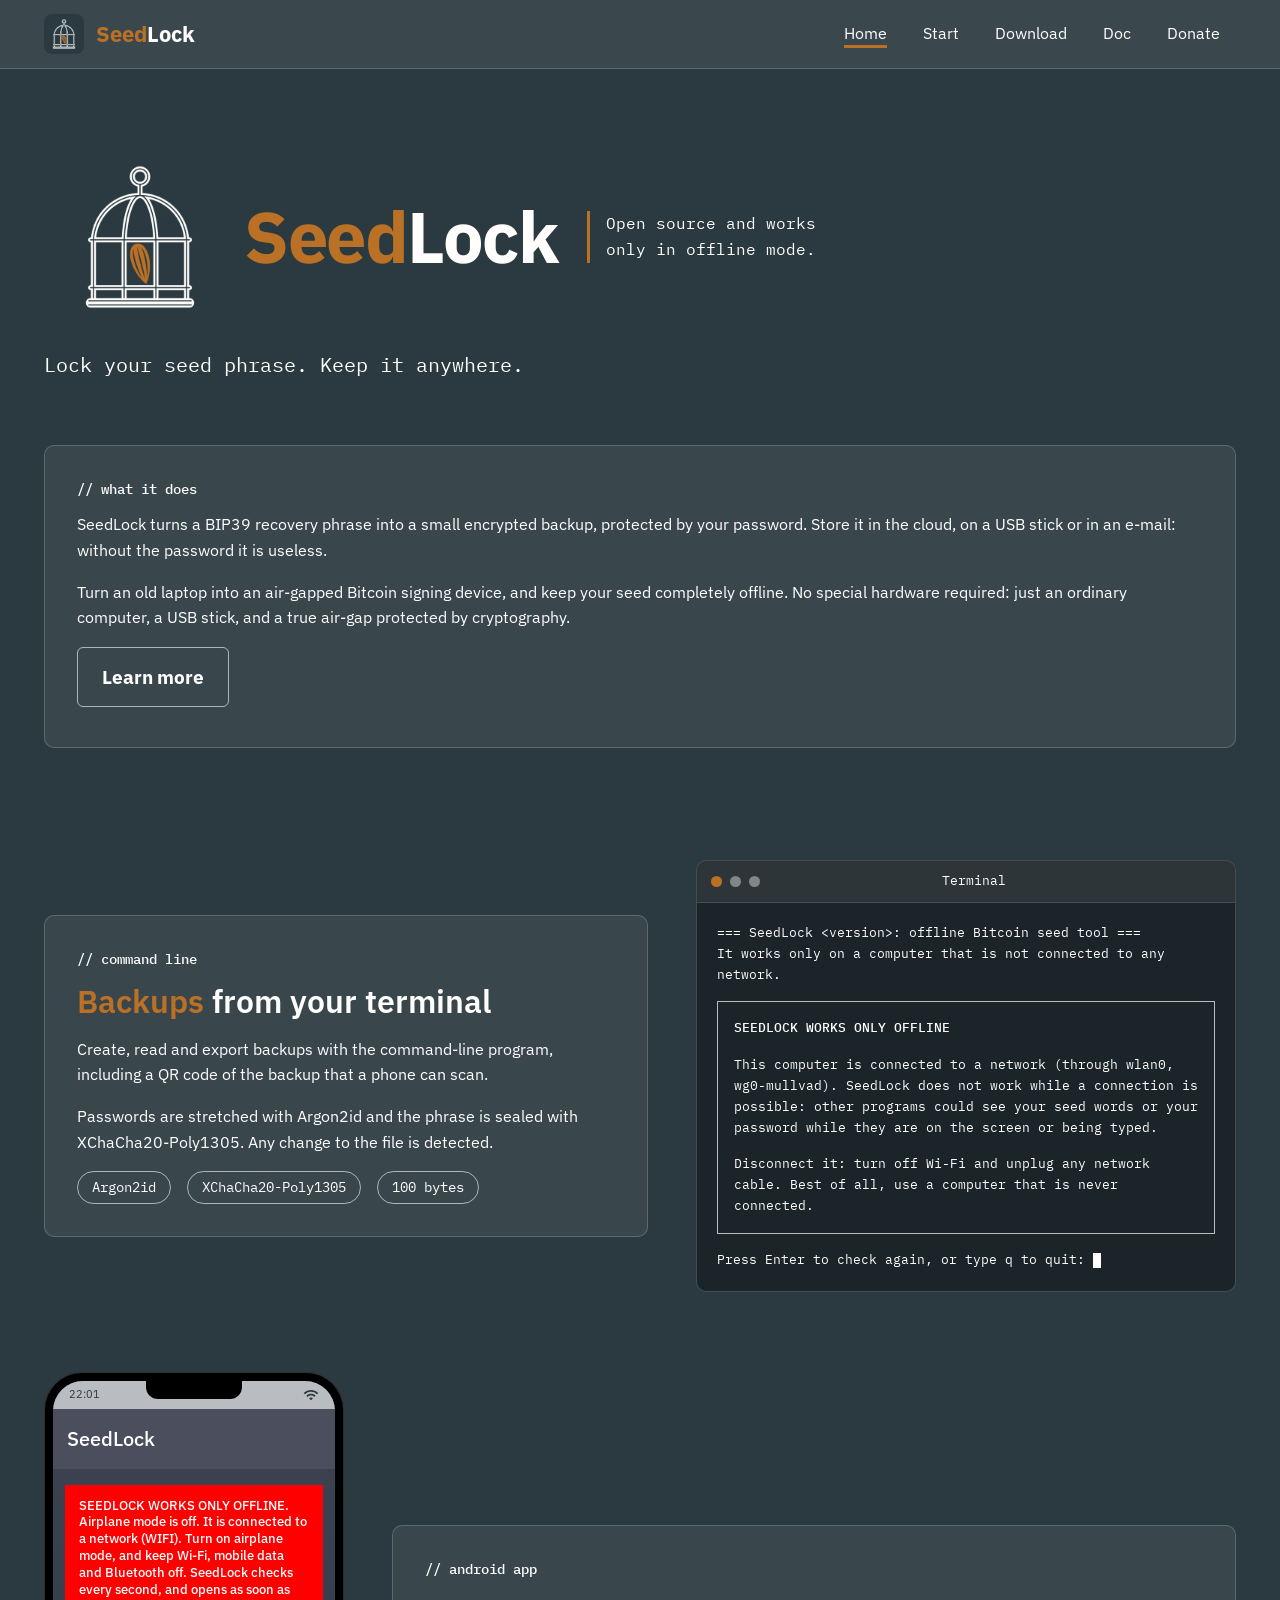
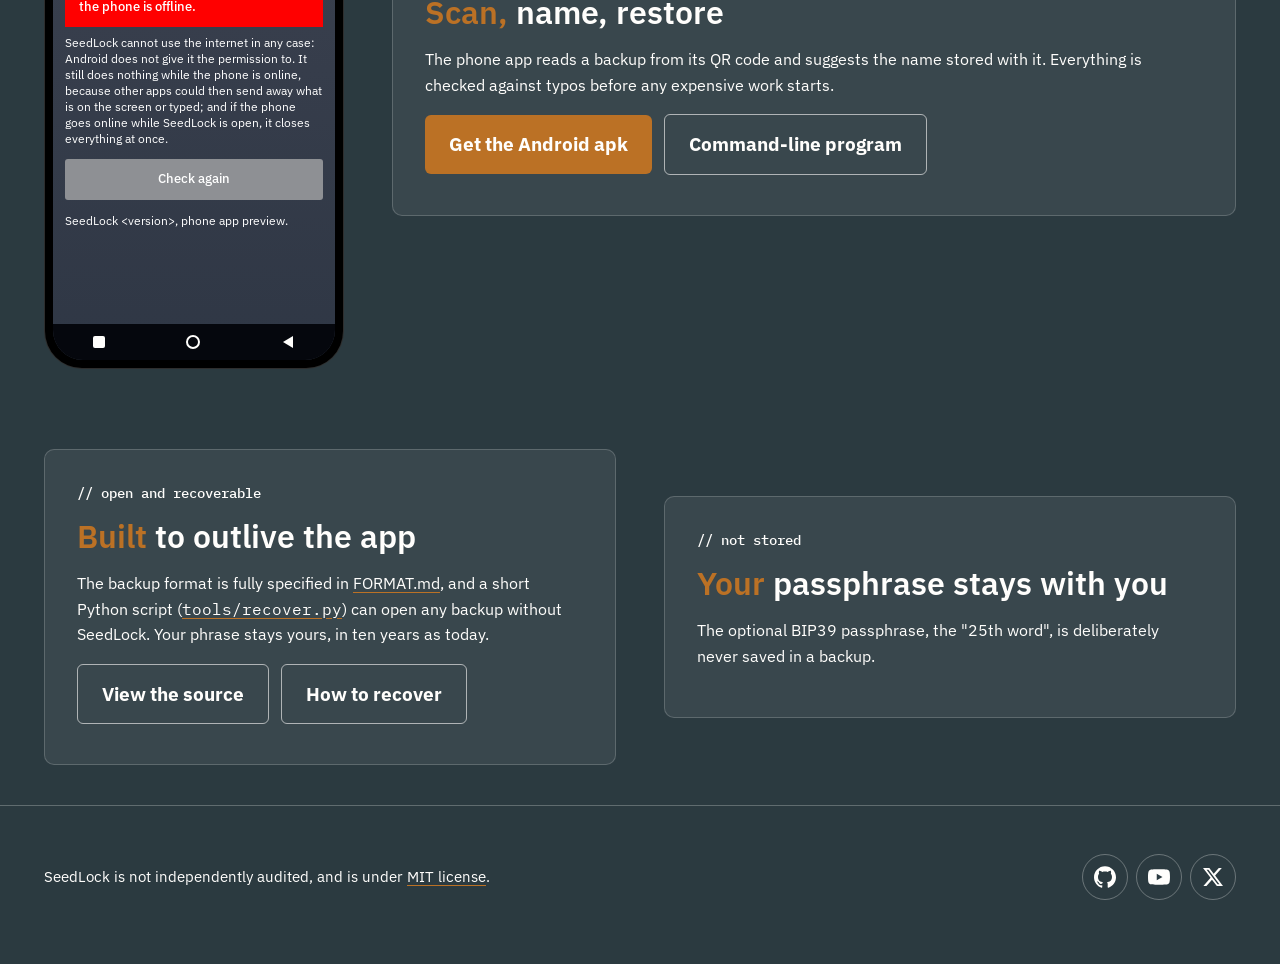
==== commit 19abac21: "Add files via upload" ====
--- a/index.html
+++ b/index.html
@@ -61,7 +61,7 @@
 <span style="flex:1;text-align:center;font-size:13px;color:#fffefc;margin-right:41px">Terminal</span>
 </div>
 <div style="padding:20px;font-size:13px;line-height:1.6;color:#fffefc">
-<p style="margin:0 0 16px;color:#fffefc">=== SeedLock 0.3.2: offline Bitcoin seed tool ===<br>It works only on a computer that is not connected to any network.</p>
+<p style="margin:0 0 16px;color:#fffefc">=== SeedLock &lt;version&gt;: offline Bitcoin seed tool ===<br>It works only on a computer that is not connected to any network.</p>
 <div style="border:1px solid rgba(255,254,252,.7);padding:16px;margin-bottom:16px">
 <p style="margin:0 0 16px;color:#fffefc;font-weight:500">SEEDLOCK WORKS ONLY OFFLINE</p>
 <p style="margin:0 0 16px;color:#fffefc">This computer is connected to a network (through wlan0, wg0-mullvad). SeedLock does not work while a connection is possible: other programs could see your seed words or your password while they are on the screen or being typed.</p>
@@ -85,7 +85,7 @@
 <div style="background:#ff0000;padding:12px 14px;font-size:12.5px;font-weight:500;line-height:1.35;color:#fff">SEEDLOCK WORKS ONLY OFFLINE. Airplane mode is off. It is connected to a network (WIFI). Turn on airplane mode, and keep Wi-Fi, mobile data and Bluetooth off. SeedLock checks every second, and opens as soon as the phone is offline.</div>
 <p style="margin:8px 0 12px;font-size:11.5px;line-height:1.4;color:#fff">SeedLock cannot use the internet in any case: Android does not give it the permission to. It still does nothing while the phone is online, because other apps could then send away what is on the screen or typed; and if the phone goes online while SeedLock is open, it closes everything at once.</p>
 <div style="background:#8e9094;text-align:center;padding:10px;font-size:13px;font-weight:500;border-radius:3px;color:#fff">Check again</div>
-<p style="margin:12px 0 0;font-size:11.5px;color:#fff">SeedLock 0.3.2, phone app preview.</p>
+<p style="margin:12px 0 0;font-size:11.5px;color:#fff">SeedLock &lt;version&gt;, phone app preview.</p>
 </div>
 <div style="flex:1"></div>
 <div style="display:flex;align-items:center;justify-content:space-around;height:36px;background:#05070d">
@@ -127,6 +127,6 @@
 </div>
 </div></footer>
 </div>
-
+<script src="assets/release.js" defer></script>
 </body>
 </html>
--- a/style.css
+++ b/style.css
@@ -63,3 +63,6 @@
 .dd[open] .chev{transform:rotate(180deg)}
 .btn{font-weight:700}
 @media (max-width:480px){.menu{gap:0}.menu a,.don>summary{padding:12px 9px;font-size:15px}.nav .wrap{padding-left:16px;padding-right:16px}}
+.qr-grid{display:grid;grid-template-columns:repeat(auto-fit,minmax(min(100%,440px),1fr));column-gap:32px;row-gap:0}
+.qr-card{display:grid;grid-template-rows:subgrid;grid-row:span 6;row-gap:0;align-content:start;min-width:0;margin-bottom:32px}
+.qr-card>*{min-width:0}
